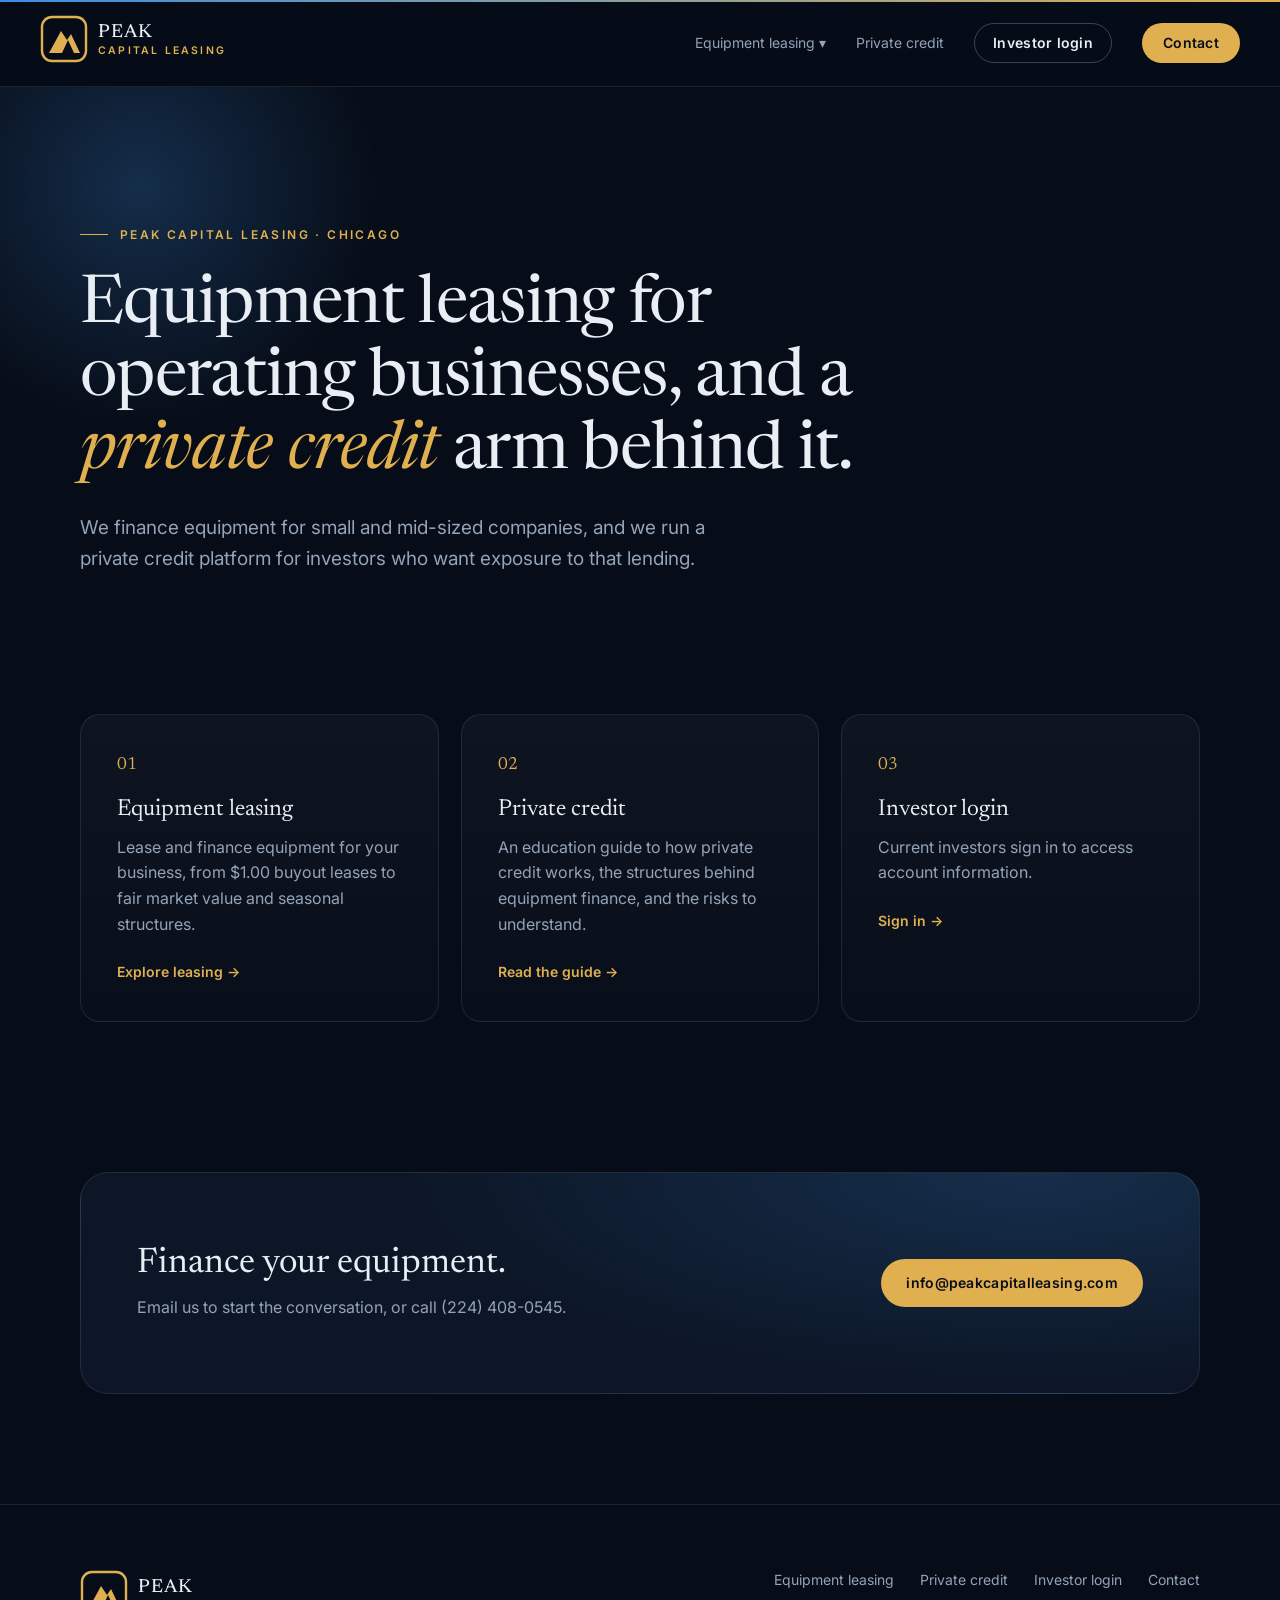
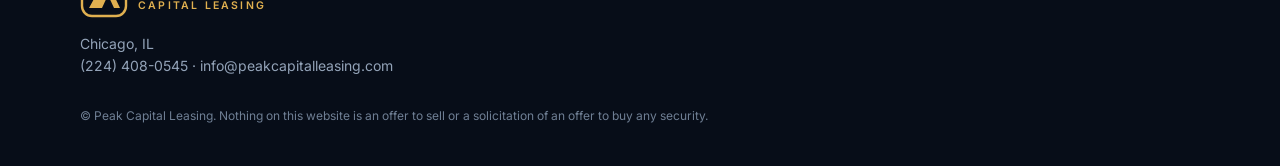
==== index.html @ f3f87743 "Peak Capital Leasing site Co-Authored-By: Claude Opus 5.5 <noreply@anthropic.com> Claude-Session: ht" ====
<!doctype html>
<html lang="en">
<head>
<meta charset="utf-8">
<meta name="viewport" content="width=device-width, initial-scale=1">
<title>Peak Capital Leasing | Equipment Leasing and Private Credit, Chicago</title>
<meta name="description" content="Peak Capital Leasing finances equipment for small and mid-sized businesses and runs a private credit platform for investors.">
<link rel="icon" href="data:image/svg+xml,%3Csvg xmlns=%22http://www.w3.org/2000/svg%22 viewBox=%220 0 48 48%22%3E%3Crect x=%222%22 y=%222%22 width=%2244%22 height=%2244%22 rx=%2210%22 fill=%22%23070d18%22 stroke=%22%23e0b050%22 stroke-width=%222.4%22/%3E%3Cpath d=%22M9 38 L21 16 L27 25 L31 19 L40 38 Z%22 fill=%22%23e0b050%22/%3E%3C/svg%3E">
<link rel="preconnect" href="https://fonts.googleapis.com"><link rel="preconnect" href="https://fonts.gstatic.com" crossorigin><link href="https://fonts.googleapis.com/css2?family=Inter:wght@400;500;600;700&family=Newsreader:ital,opsz,wght@0,6..72,400;0,6..72,500;1,6..72,400&display=swap" rel="stylesheet">
<link rel="stylesheet" href="styles.css">
</head>
<body>
<div class="prog"></div>
<header class="top"><a href="index.html" aria-label="Peak Capital Leasing home"><svg width="184" height="50" viewBox="0 0 184 50" role="img" aria-label="Peak Capital Leasing"><rect x="2" y="3" width="44" height="44" rx="10" fill="none" stroke="#e0b050" stroke-width="2.4"/><path d="M9 39 L21 17 L27 26 L31 20 L40 39 Z" fill="#e0b050"/><path d="M22 39 L28 26 L34 39 Z" fill="#070d18"/><text x="58" y="23" font-family="Newsreader,Georgia,serif" font-weight="500" font-size="19" fill="#e9eef5" letter-spacing="1">PEAK</text><text x="58" y="40" font-family="Inter,Arial,sans-serif" font-weight="600" font-size="10.5" fill="#e0b050" letter-spacing="2.2">CAPITAL LEASING</text></svg></a><nav><div class="dd"><a class="l" href="equipment-leasing.html">Equipment leasing &#9662;</a><div class="dd-menu"><a href="about.html">About Us</a><a href="why-lease.html">Why Lease</a><a href="fast-and-simple.html">Fast and Simple</a><a href="equipment-we-lease.html">Equipment We Lease</a><a href="vendor-programs.html">Vendor Programs</a><a href="quick-apply.html">Quick Apply</a></div></div><a class="l" href="private-credit.html">Private credit</a><a class="btn btn-ghost" href="investors.html" style="min-height:40px;padding:0 18px">Investor login</a><a class="btn btn-gold" href="mailto:info@peakcapitalleasing.com" style="min-height:40px;padding:0 20px">Contact</a></nav></header><section class="hero" style="padding:130px 0 120px"><div class="glow"></div><div class="wrap" style="position:relative"><span class="eyebrow rv">Peak Capital Leasing &middot; Chicago</span><h1 class="rv" style="margin:26px 0 24px;max-width:960px">Equipment leasing for operating businesses, and a <em>private credit</em> arm behind it.</h1><p class="rv" style="font-size:19px;max-width:660px">We finance equipment for small and mid-sized companies, and we run a private credit platform for investors who want exposure to that lending.</p></div></section><section style="padding-top:20px"><div class="wrap grid3"><a class="card rv" href="equipment-leasing.html"><span class="num">01</span><h3 style="margin:18px 0 12px">Equipment leasing</h3><p>Lease and finance equipment for your business, from $1.00 buyout leases to fair market value and seasonal structures.</p><span style="display:inline-block;margin-top:24px;color:var(--gold);font-weight:600;font-size:14px">Explore leasing &rarr;</span></a><a class="card rv" href="private-credit.html"><span class="num">02</span><h3 style="margin:18px 0 12px">Private credit</h3><p>An education guide to how private credit works, the structures behind equipment finance, and the risks to understand.</p><span style="display:inline-block;margin-top:24px;color:var(--gold);font-weight:600;font-size:14px">Read the guide &rarr;</span></a><a class="card rv" href="investors.html"><span class="num">03</span><h3 style="margin:18px 0 12px">Investor login</h3><p>Current investors sign in to access account information.</p><span style="display:inline-block;margin-top:24px;color:var(--gold);font-weight:600;font-size:14px">Sign in &rarr;</span></a></div></section><section style="padding-top:40px"><div class="wrap"><div class="cta rv"><div style="max-width:620px"><h2 style="font-size:2.2rem">Finance your equipment.</h2><p style="margin-top:12px">Email us to start the conversation, or call (224) 408-0545.</p></div><a class="btn btn-gold" href="mailto:info@peakcapitalleasing.com">info@peakcapitalleasing.com</a></div></div></section><footer><div class="wrap"><div style="display:flex;flex-direction:column;gap:14px"><svg width="184" height="50" viewBox="0 0 184 50" role="img" aria-label="Peak Capital Leasing"><rect x="2" y="3" width="44" height="44" rx="10" fill="none" stroke="#e0b050" stroke-width="2.4"/><path d="M9 39 L21 17 L27 26 L31 20 L40 39 Z" fill="#e0b050"/><path d="M22 39 L28 26 L34 39 Z" fill="#070d18"/><text x="58" y="23" font-family="Newsreader,Georgia,serif" font-weight="500" font-size="19" fill="#e9eef5" letter-spacing="1">PEAK</text><text x="58" y="40" font-family="Inter,Arial,sans-serif" font-weight="600" font-size="10.5" fill="#e0b050" letter-spacing="2.2">CAPITAL LEASING</text></svg><p style="max-width:340px;font-size:14px">Chicago, IL<br>(224) 408-0545 &middot; info@peakcapitalleasing.com</p></div><nav><a href="equipment-leasing.html">Equipment leasing</a><a href="private-credit.html">Private credit</a><a href="investors.html">Investor login</a><a href="mailto:info@peakcapitalleasing.com">Contact</a></nav></div><div class="wrap"><p class="fine">&copy; Peak Capital Leasing. Nothing on this website is an offer to sell or a solicitation of an offer to buy any security.</p></div></footer>
</body>
</html>
---- styles.css ----
:root{--bg:#070d18;--bg2:#0c1626;--card:#101d33;--line:rgba(255,255,255,.09);--text:#e9eef5;--muted:#93a3b8;--gold:#e0b050;--blue:#3b8ee0;--fd:"Newsreader",Georgia,serif;--fb:"Inter",system-ui,sans-serif}
*{box-sizing:border-box}
body{margin:0;background:var(--bg);color:var(--text);font-family:var(--fb);font-size:16px;line-height:1.6;-webkit-font-smoothing:antialiased}
a{color:inherit;text-decoration:none}
h1,h2,h3{font-family:var(--fd);font-weight:400;margin:0;line-height:1.1;text-wrap:balance}
h1{font-size:clamp(2.6rem,5.2vw,4.6rem);letter-spacing:-.01em}
h2{font-size:clamp(2rem,3.4vw,3rem)}
h3{font-size:1.45rem}
p{margin:0;color:var(--muted)}
em{font-style:italic;color:var(--gold)}
.wrap{max-width:1200px;margin:0 auto;padding:0 40px}
.eyebrow{display:inline-flex;align-items:center;gap:12px;font-size:12px;font-weight:600;letter-spacing:.2em;text-transform:uppercase;color:var(--gold)}
.eyebrow::before{content:"";width:28px;height:1px;background:var(--gold)}
.top{position:sticky;top:0;z-index:20;display:flex;justify-content:space-between;align-items:center;gap:24px;padding:14px 40px;background:rgba(7,13,24,.72);backdrop-filter:blur(14px);-webkit-backdrop-filter:blur(14px);border-bottom:1px solid var(--line)}
.top nav{display:flex;align-items:center;gap:30px;flex-wrap:wrap}
.top nav a.l{font-size:14px;color:var(--muted)}
.top nav a.l:hover{color:var(--text)}
.btn{display:inline-flex;align-items:center;gap:10px;min-height:48px;padding:0 24px;border-radius:999px;font-size:14px;font-weight:600;letter-spacing:.02em;border:1px solid transparent;transition:transform .25s,background .25s,color .25s;cursor:pointer;font-family:inherit}
.btn:hover{transform:translateY(-2px)}
.btn-gold{background:var(--gold);color:#070d18}
.btn-gold:hover{background:#f0c46a}
.btn-ghost{border-color:rgba(255,255,255,.22);color:var(--text)}
.btn-ghost:hover{border-color:var(--gold);color:var(--gold)}
.card{display:block;background:linear-gradient(180deg,rgba(255,255,255,.035),rgba(255,255,255,.01));border:1px solid var(--line);border-radius:20px;padding:36px;transition:border-color .3s,transform .3s}
.card:hover{border-color:rgba(224,176,80,.4);transform:translateY(-4px)}
.tag{font-size:11px;font-weight:600;letter-spacing:.16em;text-transform:uppercase;color:var(--muted)}
.hero{position:relative;overflow:hidden;padding:120px 0 110px}
.ridge{position:absolute;right:-6%;top:6%;width:min(860px,72vw);opacity:.5;pointer-events:none}
.glow{position:absolute;width:520px;height:520px;border-radius:50%;background:radial-gradient(circle,rgba(59,142,224,.25),transparent 65%);left:-120px;top:-160px;pointer-events:none}
section{padding:110px 0}
.grid3{display:grid;grid-template-columns:repeat(3,1fr);gap:22px}
.grid2{display:grid;grid-template-columns:repeat(2,1fr);gap:22px}
.num{font-family:var(--fd);font-size:1.1rem;color:var(--gold)}
.list{list-style:none;padding:0;margin:22px 0 0;display:flex;flex-direction:column;gap:10px}
.list li{font-size:15px;color:var(--muted);padding-left:22px;position:relative}
.list li::before{content:"";position:absolute;left:0;top:.7em;width:10px;height:1px;background:var(--gold)}
.chips{display:flex;flex-wrap:wrap;gap:10px}
.chip{padding:10px 18px;border:1px solid var(--line);border-radius:999px;font-size:14px;color:var(--muted);background:rgba(255,255,255,.02)}
.cta{position:relative;overflow:hidden;border:1px solid var(--line);border-radius:28px;padding:72px 56px;background:radial-gradient(900px 300px at 85% 0%,rgba(59,142,224,.2),transparent 70%),var(--bg2);display:flex;justify-content:space-between;align-items:center;gap:32px;flex-wrap:wrap}
footer{padding:64px 0 40px;border-top:1px solid var(--line)}
footer .wrap{display:flex;justify-content:space-between;gap:40px;flex-wrap:wrap}
footer nav{display:flex;gap:26px;flex-wrap:wrap}
footer nav a{font-size:14px;color:var(--muted)}
footer nav a:hover{color:var(--gold)}
.fine{font-size:12px;color:#6f7f94;max-width:760px;line-height:1.7;margin-top:28px}
.sub{font-size:13px;color:#6f7f94}
.inp{display:flex;flex-direction:column;gap:8px;font-size:13px;color:var(--muted);font-weight:500}
.inp input,.inp select,.inp textarea{min-height:48px;background:#0a1322;border:1px solid var(--line);border-radius:12px;padding:0 14px;color:var(--text);font:inherit;font-size:15px}
.inp input:focus,.inp select:focus{outline:none;border-color:var(--gold)}
.dd{position:relative}
.dd::after{content:"";position:absolute;left:0;right:0;top:100%;height:16px}
.dd-menu{position:absolute;top:100%;left:-12px;min-width:260px;background:var(--bg2);border:1px solid var(--line);border-radius:14px;padding:10px;display:none;flex-direction:column;gap:2px;box-shadow:0 24px 48px rgba(0,0,0,.45);z-index:40}
.dd:hover .dd-menu,.dd:focus-within .dd-menu{display:flex}
.dd-menu a{padding:10px 14px;border-radius:9px;font-size:14px;color:var(--muted);white-space:nowrap}
.dd-menu a:hover{background:rgba(224,176,80,.1);color:var(--text)}
.toc a{padding:9px 12px;border-left:2px solid var(--line);color:var(--muted)}
.toc a:hover{color:var(--text);border-color:var(--gold)}
.pc-sec{padding:64px 0 16px;border-bottom:1px solid var(--line)}
.pc-sec h2{margin:18px 0 22px;font-size:2.4rem}
.cmp{width:100%;border-collapse:collapse;min-width:720px;font-size:15px}
.cmp th,.cmp td{text-align:left;padding:16px 14px;border-bottom:1px solid var(--line);vertical-align:top;color:var(--muted)}
.cmp tbody th{font-weight:600;color:var(--text);width:20%}
.cmp td.peak{color:var(--text)}
.tomb{padding:0;overflow:hidden}
.tomb .hd{padding:14px 22px;background:linear-gradient(90deg,rgba(59,142,224,.25),rgba(224,176,80,.12));display:flex;justify-content:space-between;align-items:center}
.tomb .bd{padding:24px 26px 26px}
.tomb .amt{font-family:var(--fd);font-size:2.3rem;color:var(--text);margin-top:10px;line-height:1}
.tomb .meta{display:grid;grid-template-columns:1fr 1fr;gap:14px;margin-top:22px;border-top:1px solid var(--line);padding-top:18px;font-size:14px}
.tomb .meta p{color:var(--text);margin-top:4px}
@supports (animation-timeline: view()){
 .rv{animation:rise linear both;animation-timeline:view();animation-range:entry 0% entry 40%}
 @keyframes rise{from{opacity:0;transform:translateY(56px)}to{opacity:1;transform:none}}
 .ridge{animation:drift linear both;animation-timeline:scroll(root)}
 @keyframes drift{from{transform:translateY(0)}to{transform:translateY(-140px)}}
 .prog{position:fixed;left:0;right:0;top:0;height:2px;z-index:30;background:linear-gradient(90deg,var(--blue),var(--gold));transform-origin:0 50%;animation:grow linear both;animation-timeline:scroll(root)}
 @keyframes grow{from{transform:scaleX(0)}to{transform:scaleX(1)}}
}
@media (max-width:980px){.grid3,.grid2{grid-template-columns:1fr}.top{padding:14px 20px}.wrap{padding:0 20px}.top nav a.l{display:none}.cta{padding:44px 28px}section{padding:76px 0}.span2{grid-column:auto!important}.toc{display:none!important}}
@media (prefers-reduced-motion:reduce){.ridge,.rv{animation:none!important}}
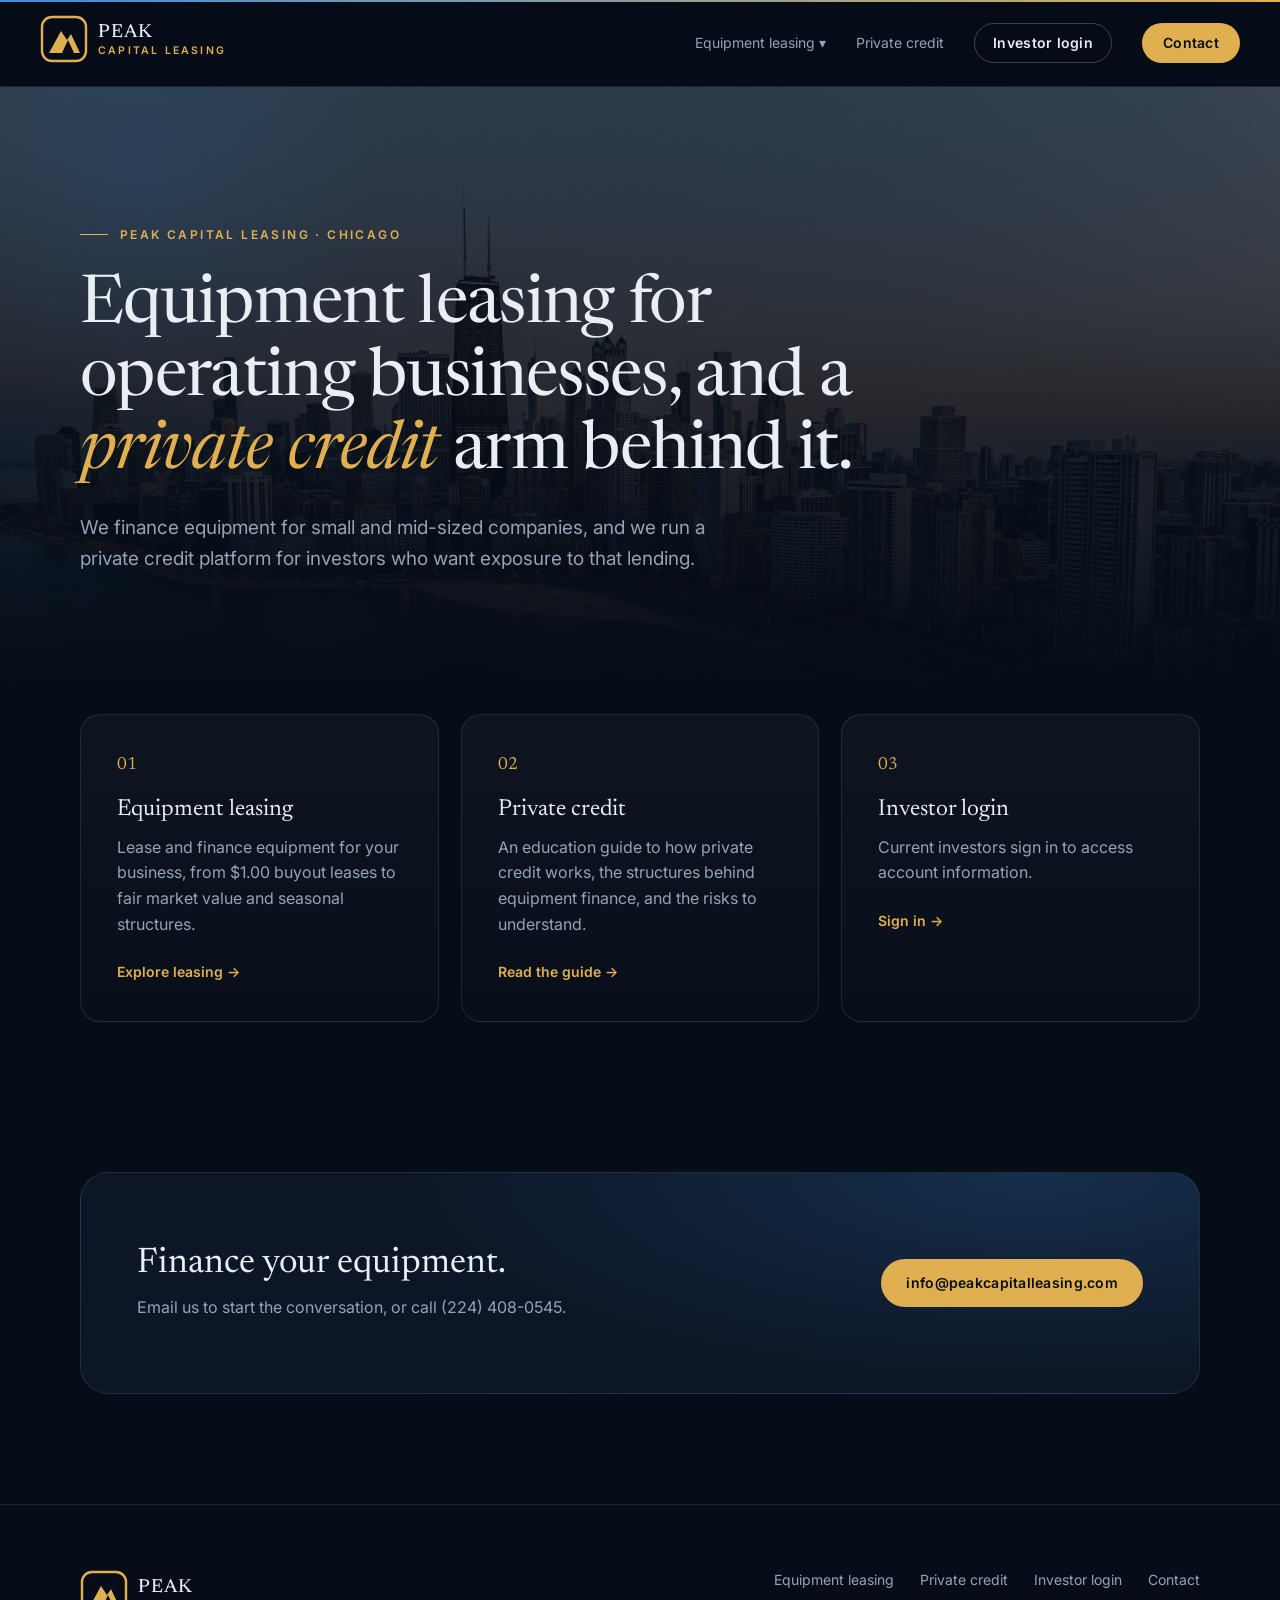
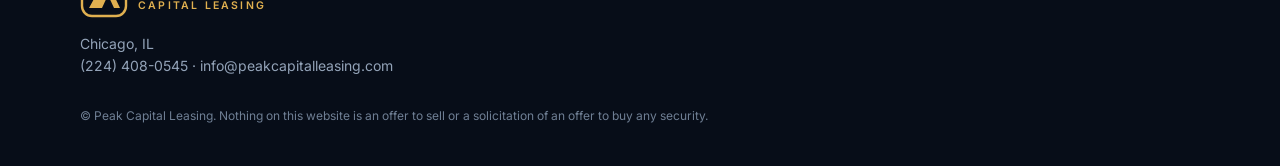
==== commit e53d3043: "Add Chicago skyline photo to home header Co-Authored-By: Claude Opus 5.5 <noreply@anthropic.com> Cla" ====
--- a/index.html
+++ b/index.html
@@ -11,6 +11,6 @@
 </head>
 <body>
 <div class="prog"></div>
-<header class="top"><a href="index.html" aria-label="Peak Capital Leasing home"><svg width="184" height="50" viewBox="0 0 184 50" role="img" aria-label="Peak Capital Leasing"><rect x="2" y="3" width="44" height="44" rx="10" fill="none" stroke="#e0b050" stroke-width="2.4"/><path d="M9 39 L21 17 L27 26 L31 20 L40 39 Z" fill="#e0b050"/><path d="M22 39 L28 26 L34 39 Z" fill="#070d18"/><text x="58" y="23" font-family="Newsreader,Georgia,serif" font-weight="500" font-size="19" fill="#e9eef5" letter-spacing="1">PEAK</text><text x="58" y="40" font-family="Inter,Arial,sans-serif" font-weight="600" font-size="10.5" fill="#e0b050" letter-spacing="2.2">CAPITAL LEASING</text></svg></a><nav><div class="dd"><a class="l" href="equipment-leasing.html">Equipment leasing &#9662;</a><div class="dd-menu"><a href="about.html">About Us</a><a href="why-lease.html">Why Lease</a><a href="fast-and-simple.html">Fast and Simple</a><a href="equipment-we-lease.html">Equipment We Lease</a><a href="vendor-programs.html">Vendor Programs</a><a href="quick-apply.html">Quick Apply</a></div></div><a class="l" href="private-credit.html">Private credit</a><a class="btn btn-ghost" href="investors.html" style="min-height:40px;padding:0 18px">Investor login</a><a class="btn btn-gold" href="mailto:info@peakcapitalleasing.com" style="min-height:40px;padding:0 20px">Contact</a></nav></header><section class="hero" style="padding:130px 0 120px"><div class="glow"></div><div class="wrap" style="position:relative"><span class="eyebrow rv">Peak Capital Leasing &middot; Chicago</span><h1 class="rv" style="margin:26px 0 24px;max-width:960px">Equipment leasing for operating businesses, and a <em>private credit</em> arm behind it.</h1><p class="rv" style="font-size:19px;max-width:660px">We finance equipment for small and mid-sized companies, and we run a private credit platform for investors who want exposure to that lending.</p></div></section><section style="padding-top:20px"><div class="wrap grid3"><a class="card rv" href="equipment-leasing.html"><span class="num">01</span><h3 style="margin:18px 0 12px">Equipment leasing</h3><p>Lease and finance equipment for your business, from $1.00 buyout leases to fair market value and seasonal structures.</p><span style="display:inline-block;margin-top:24px;color:var(--gold);font-weight:600;font-size:14px">Explore leasing &rarr;</span></a><a class="card rv" href="private-credit.html"><span class="num">02</span><h3 style="margin:18px 0 12px">Private credit</h3><p>An education guide to how private credit works, the structures behind equipment finance, and the risks to understand.</p><span style="display:inline-block;margin-top:24px;color:var(--gold);font-weight:600;font-size:14px">Read the guide &rarr;</span></a><a class="card rv" href="investors.html"><span class="num">03</span><h3 style="margin:18px 0 12px">Investor login</h3><p>Current investors sign in to access account information.</p><span style="display:inline-block;margin-top:24px;color:var(--gold);font-weight:600;font-size:14px">Sign in &rarr;</span></a></div></section><section style="padding-top:40px"><div class="wrap"><div class="cta rv"><div style="max-width:620px"><h2 style="font-size:2.2rem">Finance your equipment.</h2><p style="margin-top:12px">Email us to start the conversation, or call (224) 408-0545.</p></div><a class="btn btn-gold" href="mailto:info@peakcapitalleasing.com">info@peakcapitalleasing.com</a></div></div></section><footer><div class="wrap"><div style="display:flex;flex-direction:column;gap:14px"><svg width="184" height="50" viewBox="0 0 184 50" role="img" aria-label="Peak Capital Leasing"><rect x="2" y="3" width="44" height="44" rx="10" fill="none" stroke="#e0b050" stroke-width="2.4"/><path d="M9 39 L21 17 L27 26 L31 20 L40 39 Z" fill="#e0b050"/><path d="M22 39 L28 26 L34 39 Z" fill="#070d18"/><text x="58" y="23" font-family="Newsreader,Georgia,serif" font-weight="500" font-size="19" fill="#e9eef5" letter-spacing="1">PEAK</text><text x="58" y="40" font-family="Inter,Arial,sans-serif" font-weight="600" font-size="10.5" fill="#e0b050" letter-spacing="2.2">CAPITAL LEASING</text></svg><p style="max-width:340px;font-size:14px">Chicago, IL<br>(224) 408-0545 &middot; info@peakcapitalleasing.com</p></div><nav><a href="equipment-leasing.html">Equipment leasing</a><a href="private-credit.html">Private credit</a><a href="investors.html">Investor login</a><a href="mailto:info@peakcapitalleasing.com">Contact</a></nav></div><div class="wrap"><p class="fine">&copy; Peak Capital Leasing. Nothing on this website is an offer to sell or a solicitation of an offer to buy any security.</p></div></footer>
+<header class="top"><a href="index.html" aria-label="Peak Capital Leasing home"><svg width="184" height="50" viewBox="0 0 184 50" role="img" aria-label="Peak Capital Leasing"><rect x="2" y="3" width="44" height="44" rx="10" fill="none" stroke="#e0b050" stroke-width="2.4"/><path d="M9 39 L21 17 L27 26 L31 20 L40 39 Z" fill="#e0b050"/><path d="M22 39 L28 26 L34 39 Z" fill="#070d18"/><text x="58" y="23" font-family="Newsreader,Georgia,serif" font-weight="500" font-size="19" fill="#e9eef5" letter-spacing="1">PEAK</text><text x="58" y="40" font-family="Inter,Arial,sans-serif" font-weight="600" font-size="10.5" fill="#e0b050" letter-spacing="2.2">CAPITAL LEASING</text></svg></a><nav><div class="dd"><a class="l" href="equipment-leasing.html">Equipment leasing &#9662;</a><div class="dd-menu"><a href="about.html">About Us</a><a href="why-lease.html">Why Lease</a><a href="fast-and-simple.html">Fast and Simple</a><a href="equipment-we-lease.html">Equipment We Lease</a><a href="vendor-programs.html">Vendor Programs</a><a href="quick-apply.html">Quick Apply</a></div></div><a class="l" href="private-credit.html">Private credit</a><a class="btn btn-ghost" href="investors.html" style="min-height:40px;padding:0 18px">Investor login</a><a class="btn btn-gold" href="mailto:info@peakcapitalleasing.com" style="min-height:40px;padding:0 20px">Contact</a></nav></header><section class="hero hero-photo" style="padding:130px 0 120px"><img class="photo" src="chicago-skyline.jpg" alt="" aria-hidden="true" fetchpriority="high"><div class="glow"></div><div class="wrap" style="position:relative"><span class="eyebrow rv">Peak Capital Leasing &middot; Chicago</span><h1 class="rv" style="margin:26px 0 24px;max-width:960px">Equipment leasing for operating businesses, and a <em>private credit</em> arm behind it.</h1><p class="rv" style="font-size:19px;max-width:660px">We finance equipment for small and mid-sized companies, and we run a private credit platform for investors who want exposure to that lending.</p></div></section><section style="padding-top:20px"><div class="wrap grid3"><a class="card rv" href="equipment-leasing.html"><span class="num">01</span><h3 style="margin:18px 0 12px">Equipment leasing</h3><p>Lease and finance equipment for your business, from $1.00 buyout leases to fair market value and seasonal structures.</p><span style="display:inline-block;margin-top:24px;color:var(--gold);font-weight:600;font-size:14px">Explore leasing &rarr;</span></a><a class="card rv" href="private-credit.html"><span class="num">02</span><h3 style="margin:18px 0 12px">Private credit</h3><p>An education guide to how private credit works, the structures behind equipment finance, and the risks to understand.</p><span style="display:inline-block;margin-top:24px;color:var(--gold);font-weight:600;font-size:14px">Read the guide &rarr;</span></a><a class="card rv" href="investors.html"><span class="num">03</span><h3 style="margin:18px 0 12px">Investor login</h3><p>Current investors sign in to access account information.</p><span style="display:inline-block;margin-top:24px;color:var(--gold);font-weight:600;font-size:14px">Sign in &rarr;</span></a></div></section><section style="padding-top:40px"><div class="wrap"><div class="cta rv"><div style="max-width:620px"><h2 style="font-size:2.2rem">Finance your equipment.</h2><p style="margin-top:12px">Email us to start the conversation, or call (224) 408-0545.</p></div><a class="btn btn-gold" href="mailto:info@peakcapitalleasing.com">info@peakcapitalleasing.com</a></div></div></section><footer><div class="wrap"><div style="display:flex;flex-direction:column;gap:14px"><svg width="184" height="50" viewBox="0 0 184 50" role="img" aria-label="Peak Capital Leasing"><rect x="2" y="3" width="44" height="44" rx="10" fill="none" stroke="#e0b050" stroke-width="2.4"/><path d="M9 39 L21 17 L27 26 L31 20 L40 39 Z" fill="#e0b050"/><path d="M22 39 L28 26 L34 39 Z" fill="#070d18"/><text x="58" y="23" font-family="Newsreader,Georgia,serif" font-weight="500" font-size="19" fill="#e9eef5" letter-spacing="1">PEAK</text><text x="58" y="40" font-family="Inter,Arial,sans-serif" font-weight="600" font-size="10.5" fill="#e0b050" letter-spacing="2.2">CAPITAL LEASING</text></svg><p style="max-width:340px;font-size:14px">Chicago, IL<br>(224) 408-0545 &middot; info@peakcapitalleasing.com</p></div><nav><a href="equipment-leasing.html">Equipment leasing</a><a href="private-credit.html">Private credit</a><a href="investors.html">Investor login</a><a href="mailto:info@peakcapitalleasing.com">Contact</a></nav></div><div class="wrap"><p class="fine">&copy; Peak Capital Leasing. Nothing on this website is an offer to sell or a solicitation of an offer to buy any security.</p></div></footer>
 </body>
 </html>
--- a/styles.css
+++ b/styles.css
@@ -26,6 +26,9 @@
 .tag{font-size:11px;font-weight:600;letter-spacing:.16em;text-transform:uppercase;color:var(--muted)}
 .hero{position:relative;overflow:hidden;padding:120px 0 110px}
 .ridge{position:absolute;right:-6%;top:6%;width:min(860px,72vw);opacity:.5;pointer-events:none}
+.photo{position:absolute;inset:0;width:100%;height:100%;object-fit:cover;object-position:center 40%;opacity:.42;pointer-events:none}
+.hero-photo::before{content:"";position:absolute;inset:0;z-index:1;background:linear-gradient(180deg,rgba(7,13,24,.35) 0%,rgba(7,13,24,.82) 75%,var(--bg) 100%);pointer-events:none}
+.hero-photo .wrap{z-index:2}
 .glow{position:absolute;width:520px;height:520px;border-radius:50%;background:radial-gradient(circle,rgba(59,142,224,.25),transparent 65%);left:-120px;top:-160px;pointer-events:none}
 section{padding:110px 0}
 .grid3{display:grid;grid-template-columns:repeat(3,1fr);gap:22px}
